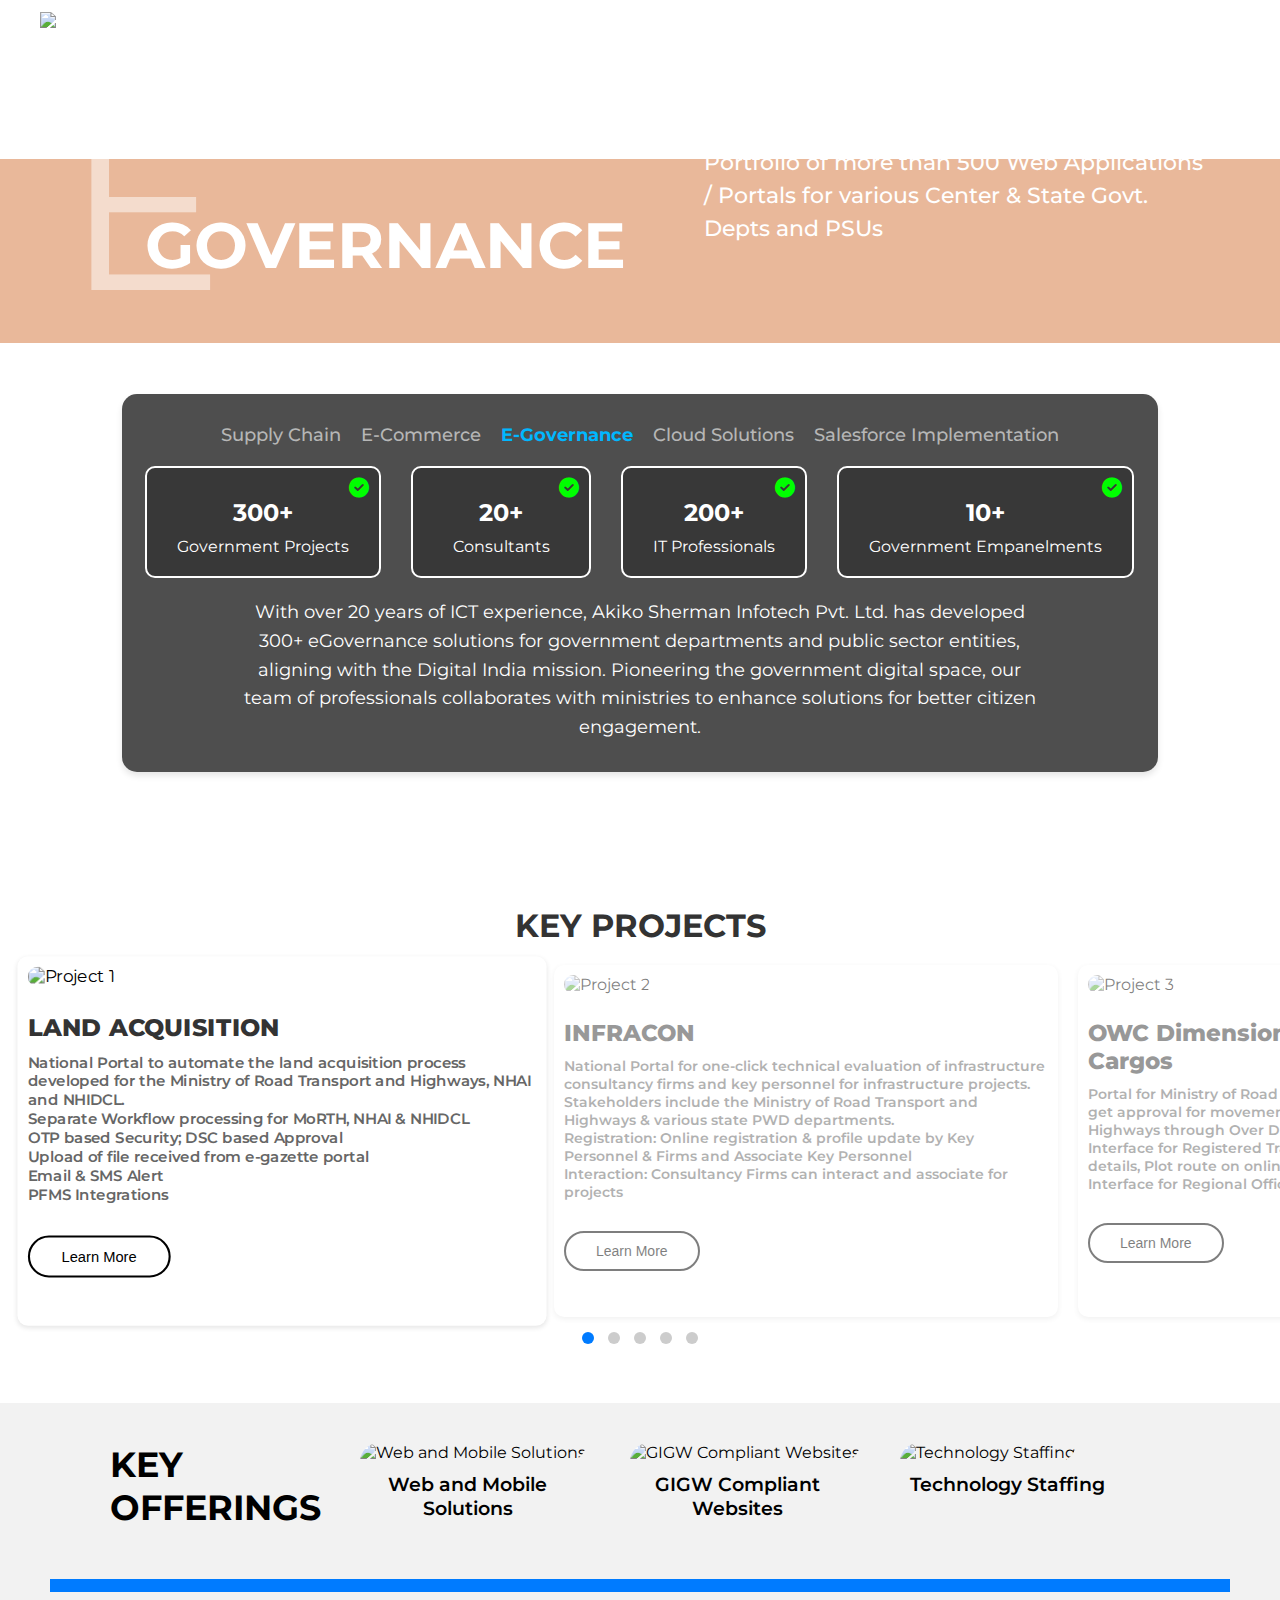
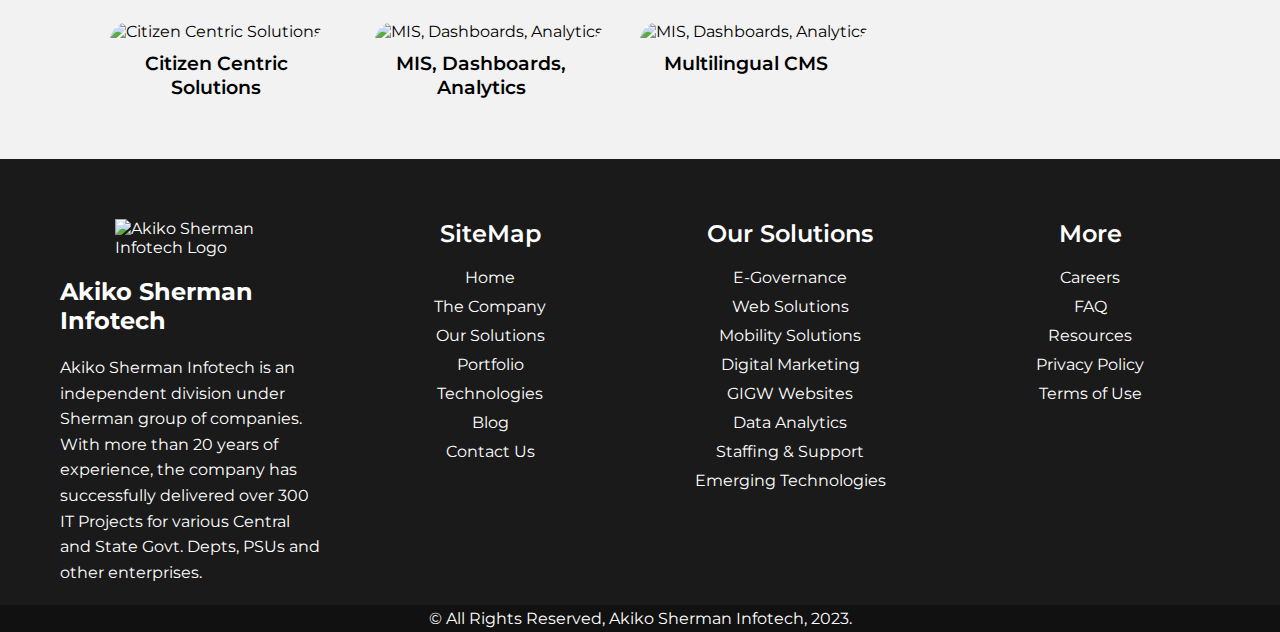
==== page3.html @ 6ab1b7e5 "Add files via upload" ====
<!DOCTYPE html>
<html lang="en">

<head>
    <meta charset="UTF-8">
    <meta name="viewport" content="width=device-width, initial-scale=1.0">
    <title>Akiko Sherman Infotech</title>
    <link href="https://cdn.jsdelivr.net/npm/tailwindcss@2.2.19/dist/tailwind.min.css" rel="stylesheet">

    <script src="https://cdn.jsdelivr.net/npm/alpinejs@3.10.3/dist/cdn.min.js" defer></script>
    <!-- Google Fonts -->
    <link href="https://fonts.googleapis.com/css2?family=Montserrat:wght@100;400;700&display=swap" rel="stylesheet">
    <!-- Font Awesome -->
    <link rel="stylesheet" href="https://cdnjs.cloudflare.com/ajax/libs/font-awesome/6.0.0-beta3/css/all.min.css">
    <link rel="stylesheet" href="style.css">
</head>

<body>
    <header>
        <div class="logo">
            <img src="assets/image 4.png" alt="Logo">
            <h4>AKIKO SHERMAN INFOTECH</h4>
        </div>
        <nav>
            <div class="hamburger" id="hamburger">
                <i class="fas fa-bars"></i>
            </div>
            <ul>
                <li><a href="#">The Company</a></li>
                <li><a href="#">Solutions</a></li>
                <li><a href="#">Blog</a></li>
                <li><a href="#">Contact</a></li>
                <li><a href="#">Technologies</a></li>
            </ul>
            <div class="mobile-menu" id="mobileMenu">
                <ul>
                    <li><a href="#">The Company</a></li>
                    <li><a href="#">Solutions</a></li>
                    <li><a href="#">Blog</a></li>
                    <li><a href="#">Contact</a></li>
                    <li><a href="#">Technologies</a></li>
                </ul>
            </div>
        </nav>
    </header>

    <section class="banner">
        <div class="banner-overlay"></div>
        <div class="banner-content">
            <h1>E</h1>
            <div class="banner-text">
                <h2>GOVERNANCE</h2>
            </div>
        </div>
        <div class="banner-text-content">
            <p>Portfolio of more than 500 Web Applications / Portals for various Center & State Govt. Depts and PSUs</p>
        </div>
        <section class="stats-section">
            <div class="stats-navigation">
                <a href="#">Supply Chain</a>
                <a href="#">E-Commerce</a>
                <a href="#" class="active">E-Governance</a>
                <a href="#">Cloud Solutions</a>
                <a href="page4.html" target="_blank">Salesforce Implementation</a>
            </div>
            <div class="stats-boxes">
                <div class="stats-box">
                    <i class="fas fa-check-circle check-icon"></i>
                    <h3>300+</h3>
                    <p>Government Projects</p>
                </div>
                <div class="stats-box">
                    <i class="fas fa-check-circle check-icon"></i>
                    <h3>20+</h3>
                    <p>Consultants</p>
                </div>
                <div class="stats-box">
                    <i class="fas fa-check-circle check-icon"></i>
                    <h3>200+</h3>
                    <p>IT Professionals</p>
                </div>
                <div class="stats-box">
                    <i class="fas fa-check-circle check-icon"></i>
                    <h3>10+</h3>
                    <p>Government Empanelments</p>
                </div>
            </div>
            <div class="stats-description">
                <p>With over 20 years of ICT experience, Akiko Sherman Infotech Pvt. Ltd. has developed 300+ eGovernance solutions for government departments and public sector entities, aligning with the Digital India mission. Pioneering the government digital
                    space, our team of professionals collaborates with ministries to enhance solutions for better citizen engagement.</p>
            </div>
        </section>
    </section>
    <section class="carousel">
        <h2 class="carousel-heading">KEY PROJECTS</h2>
        <div class="carousel-container">
            <div class="carousel-card">
                <img src="assets/LAND_ACQUISTION.png" alt="Project 1">
                <h3>LAND ACQUISITION</h3>
                <p>National Portal to automate the land acquisition process developed for the Ministry of Road Transport and Highways, NHAI and NHIDCL.</p>
                <p>Separate Workflow processing for MoRTH, NHAI & NHIDCL</p>
                <p>OTP based Security; DSC based Approval</p>
                <p>Upload of file received from e-gazette portal</p>
                <p>Email & SMS Alert</p>
                <p>PFMS Integrations</p>
                <button>Learn More</button>
            </div>
            <div class="carousel-card">
                <img src="assets/Group 1010110427 (1).png" alt="Project 2">
                <h3>INFRACON</h3>
                <p>National Portal for one-click technical evaluation of infrastructure consultancy firms and key personnel for infrastructure projects.</p>
                <p>Stakeholders include the Ministry of Road Transport and Highways & various state PWD departments.</p>
                <p>Registration: Online registration & profile update by Key Personnel & Firms and Associate Key Personnel</p>
                <p>Interaction: Consultancy Firms can interact and associate for projects</p>

                <button>Learn More</button>
            </div>
            <div class="carousel-card">
                <img src="assets/Group 1010110429 (1).png" alt="Project 3">
                <h3>OWC Dimensional / Over Weight Cargos</h3>
                <p>Portal for Ministry of Road Transport & Highways allows user to get approval for movement of cargo on National & State Highways through Over Dimensional & Overweight Vehicles.</p>
                <p>Interface for Registered Transporter to enter proposed trip details, Plot route on online map, and Payment of Applicable fee.</p>
                <p>Interface for Regional Offices to approve/deny the permission.</p>
                <button>Learn More</button>
            </div>
            <div class="carousel-card">
                <img src="assets/NOC.png" alt="Project 4">
                <h3>NOC</h3>
                <p>Portal for Access and Utility Permission including Industrial & Public Utilities (OFC, Pipelines, Wires etc.) Wayside Amenities & such other facilities along the National Highways.</p>
                <p>An online platform for the public to apply for access to private property, retail outlets, or utility service installations along/across the ROW. Users can track application status and respond to queries.</p>
                <p>Interface for Highway Administration Offices for Workflow based processing of applications within the agency.</p>
                <button>Learn More</button>
            </div>
            <div class="carousel-card">
                <img src="assets/Group 1010110430.png" alt="Project 5">
                <h3>BRO</h3>
                <p>BRO Job monitoring system has been developed to help BRO and other authorized stakeholders keep update progress of various jobs, tasks and schedules. Jobs are defined at project level and its execution entry is done at RCC level. Data
                    flows from the field level to top level through a proper workflow based approval mechanism.</p>
                <p>Preparation of interface for adding master data, office hierarchy, user management, Scheme-wise annual targets under various project offices, Job definition and pre-construction activities, BRO roads along with stretch-wise details, road
                    definition.
                </p>
                <button>Learn More</button>
            </div>
            <div class="carousel-card">
                <img src="image6.jpg" alt="Project 6">
                <h3>Project 6</h3>
                <p>Short description about the sixth project.</p>
                <button>Learn More</button>
            </div>
        </div>
        <div class="dots">
            <span class="dot" data-slide="0"></span>
            <span class="dot" data-slide="1"></span>
            <span class="dot" data-slide="2"></span>
            <span class="dot" data-slide="3"></span>
            <span class="dot" data-slide="4"></span>
            <!-- 5th dot -->
        </div>


    </section>
    <div class="container">

        <div class="offerings">
            <div class="title">KEY OFFERINGS</div>
            <div class="offering">
                <img src="assets/Rectangle 3474313.png" alt="Web and Mobile Solutions">
                <h3>Web and Mobile Solutions</h3>
            </div>
            <div class="offering">
                <img src="assets/Rectangle 3474305.png" alt="GIGW Compliant Websites">
                <h3>GIGW Compliant Websites</h3>
            </div>
            <div class="offering">
                <img src="assets/Rectangle 3474314.png" alt="Technology Staffing">
                <h3>Technology Staffing</h3>
            </div>
        </div>
        <div class="divider"></div>
        <div class="offerings">
            <div class="offering">
                <img src="assets/Rectangle 3474314.png" alt="Citizen Centric Solutions">
                <h3>Citizen Centric Solutions</h3>
            </div>

            <div class="offering">
                <img src="assets/Rectangle 3474315.png" alt="MIS, Dashboards, Analytics">
                <h3>MIS, Dashboards, Analytics</h3>
            </div>
            <div class="offering">
                <img src="assets/Rectangle 3474316.png" alt="MIS, Dashboards, Analytics">
                <h3>Multilingual CMS</h3>
            </div>
            <div class="offering">
            </div>



        </div>

    </div>
    </div>
    <script src="script.js"></script>
    <footer>
        <div class="footer-container">
            <div class="footer-section">
                <img src="assets/image 4.png" alt="Akiko Sherman Infotech Logo" class="footer-logo">
                <h2>Akiko Sherman Infotech</h2>
                <p>Akiko Sherman Infotech is an independent division under Sherman group of companies. With more than 20 years of experience, the company has successfully delivered over 300 IT Projects for various Central and State Govt. Depts, PSUs and
                    other enterprises.</p>
            </div>
            <div class="footer-section">
                <h3>SiteMap</h3>
                <ul>
                    <li><a href="#">Home</a></li>
                    <li><a href="#">The Company</a></li>
                    <li><a href="#">Our Solutions</a></li>
                    <li><a href="#">Portfolio</a></li>
                    <li><a href="#">Technologies</a></li>
                    <li><a href="#">Blog</a></li>
                    <li><a href="#">Contact Us</a></li>
                </ul>
            </div>
            <div class="footer-section">
                <h3>Our Solutions</h3>
                <ul>
                    <li><a href="#">E-Governance</a></li>
                    <li><a href="#">Web Solutions</a></li>
                    <li><a href="#">Mobility Solutions</a></li>
                    <li><a href="#">Digital Marketing</a></li>
                    <li><a href="#">GIGW Websites</a></li>
                    <li><a href="#">Data Analytics</a></li>
                    <li><a href="#">Staffing & Support</a></li>
                    <li><a href="#">Emerging Technologies</a></li>
                </ul>
            </div>
            <div class="footer-section">
                <h3>More</h3>
                <ul>
                    <li><a href="#">Careers</a></li>
                    <li><a href="#">FAQ</a></li>
                    <li><a href="#">Resources</a></li>
                    <li><a href="#">Privacy Policy</a></li>
                    <li><a href="#">Terms of Use</a></li>
                </ul>
            </div>
        </div>
        <p class="copyright">&copy; All Rights Reserved, Akiko Sherman Infotech, 2023.</p>
    </footer>


</body>

</html>
---- style.css ----
/* Import Montserrat font */

@import url('https://fonts.googleapis.com/css2?family=Montserrat:wght@400;600&display=swap');
* {
    box-sizing: border-box;
    margin: 0;
    padding: 0;
}

body {
    font-family: 'Montserrat', sans-serif;
    overflow-x: hidden;
}

header {
    position: absolute;
    top: 0;
    left: 0;
    width: 100%;
    display: flex;
    justify-content: space-between;
    align-items: center;
    padding: 10px 40px;
    z-index: 10;
    background: transparent;
    color: white;
}

.logo {
    display: flex;
    align-items: center;
    width: 30%;
}

.logo img {
    padding-right: 5%;
}

.logo h4 {
    font-size: 18px;
    font-weight: bold;
}

nav {
    display: flex;
    align-items: center;
}

nav ul {
    list-style: none;
    display: flex;
    gap: 30px;
}

nav ul li a {
    color: white;
    text-decoration: none;
    font-weight: bold;
    transition: all 0.3s ease;
}

nav ul li a:hover {
    color: orange;
}

.hamburger {
    display: none;
    font-size: 24px;
    cursor: pointer;
    color: white;
    z-index: 20;
}

.mobile-menu {
    display: none;
    flex-direction: column;
    position: absolute;
    top: 100%;
    right: 0;
    background-color: rgba(0, 0, 0, 0.8);
    width: 100%;
    padding: 10px 0;
}

.mobile-menu ul {
    list-style: none;
    display: flex;
    flex-direction: column;
    align-items: center;
    gap: 20px;
}

.mobile-menu ul li a {
    color: white;
    text-decoration: none;
    font-size: 18px;
}

.mobile-menu ul li a:hover {
    color: orange;
}

@media screen and (max-width: 768px) {
    .hamburger {
        display: block;
    }
    nav ul {
        display: none;
    }
    .mobile-menu.active {
        display: flex;
    }
}

.banner {
    position: relative;
    background: url('assets/Rectangle\ 3470164.jpg') no-repeat center center/cover;
    height: auto;
    color: white;
    padding: 5%;
}

.banner-overlay {
    position: absolute;
    top: 19%;
    left: 0;
    width: 100%;
    height: 22%;
    background: rgba(201, 78, 2, 0.4);
    z-index: 0;
}

.banner-content {
    position: relative;
    z-index: 1;
    display: flex;
    align-items: flex-end;
    gap: 10px;
}

.banner-content h1 {
    font-size: 240px;
    font-weight: 400;
    margin: 0;
    line-height: 1;
    color: rgba(255, 255, 255, 0.5);
    transform: translateY(20px);
}

.banner-text {
    display: flex;
    flex-direction: column;
    align-items: flex-start;
    justify-content: flex-end;
    margin-left: -90px;
    margin-bottom: 20px;
    color: white;
}

.banner-text h2 {
    font-size: 64px;
    font-weight: 700;
    margin: 0;
}

.banner-text-content {
    position: absolute;
    right: 5%;
    top: 40%;
    transform: translateY(-190%);
    max-width: 40%;
    color: white;
    font-size: 22px;
    font-weight: 500;
    line-height: 1.5;
    text-align: left;
}

.stats-section {
    margin-top: 20px;
    background-color: rgba(34, 34, 34, 0.8);
    /* Reduced opacity */
    color: white;
    width: 90%;
    margin: 90px auto 0;
    padding: 30px 20px;
    text-align: center;
    border-radius: 15px;
    box-shadow: 0px 4px 6px rgba(0, 0, 0, 0.1);
    position: relative;
}

.stats-navigation {
    margin-bottom: 20px;
    display: flex;
    justify-content: center;
    gap: 20px;
}

.stats-navigation a {
    text-decoration: none;
    font-size: 18px;
    font-weight: 500;
    color: rgba(255, 255, 255, 0.6);
    transition: all 0.3s ease;
}

.stats-navigation a.active {
    color: #00b7ff;
    font-weight: bold;
}

.stats-navigation a:hover {
    color: white;
}

.stats-boxes {
    display: flex;
    justify-content: center;
    gap: 30px;
    margin-bottom: 20px;
}

.stats-box {
    background-color: #383838;
    padding: 20px 30px;
    border-radius: 10px;
    border: 2px solid white;
    min-width: 180px;
    transition: all 0.3s ease;
    position: relative;
}

.stats-box:hover {
    background-color: orange;
    color: black;
}

.stats-box h3 {
    font-size: 24px;
    margin: 10px 0;
}

.stats-box i.check-icon {
    position: absolute;
    top: 10px;
    right: 10px;
    font-size: 20px;
    color: #00ff00;
}

.stats-description {
    max-width: 800px;
    margin: 0 auto;
    line-height: 1.6;
    font-size: 18px;
}

.carousel {
    position: relative;
    max-width: 100%;
    overflow: hidden;
    margin: 50px auto;
}

.carousel-heading {
    text-align: center;
    font-size: 2rem;
    font-weight: bold;
    margin: 20px 0;
    color: #333;
}

.carousel-container {
    display: flex;
    transition: transform 0.5s ease-in-out;
    gap: 20px;
    /* Equal gap between all cards */
    padding-left: 20px;
    /* Extra padding for the entire carousel */
}

.carousel-card {
    flex: 0 0 calc(100% / 2.5);
    /* Each card takes 1/2.5th of the width */
    box-sizing: border-box;
    padding: 10px;
    text-align: left;
    /* Left-align content */
    background-color: #fff;
    box-shadow: 0 2px 5px rgba(0, 0, 0, 0.1);
    border-radius: 10px;
    opacity: 0.5;
    /* Blurred appearance */
    transition: opacity 0.3s ease, transform 0.3s ease;
}

.carousel-card:first-child {
    margin-left: 10px;
    /* Add extra margin to the first card */
}

.carousel-card img {
    max-width: 100%;
    height: auto;
    border-radius: 10px;
    margin-bottom: 15px;
}

.carousel-card h3 {
    font-size: 23px;
    color: #333;
    margin: 10px 0;
    font-weight: 800;
}

.carousel-card p {
    font-size: 14px;
    color: #666;
    font-weight: 600;
}

.carousel-card button {
    padding: 10px 30px;
    border: none;
    background-color: #ffffff;
    border: 2px solid black;
    color: rgb(0, 0, 0);
    font-size: 14px;
    cursor: pointer;
    border-radius: 5px;
    margin-top: 30px;
    border-radius: 30px;
}

.carousel-card button:hover {
    background-color: #111;
    border: 2px solid white;
    color: white;
}

.carousel-card.active {
    opacity: 1;
    /* Fully visible */
    transform: scale(1.05);
    /* Slightly zoomed-in active card */
}

.dots {
    text-align: center;
    margin-top: 10px;
}

.dot {
    display: inline-block;
    width: 12px;
    height: 12px;
    margin: 5px;
    background-color: #ccc;
    border-radius: 50%;
    cursor: pointer;
    transition: background-color 0.3s;
}

.dot.active {
    background-color: #007BFF;
}

.container {
    width: 100%;
    margin: auto;
    background-color: #F2F2F2;
    padding: 30px 50px;
}

.title {
    display: inline-flex;
    justify-content: center;
    align-items: center;
    text-align: left;
    font-size: 2.2em;
    margin-bottom: 20px;
    font-weight: 700;
}

.offerings {
    display: flex;
    justify-content: space-between;
    padding: 10px 60px;
}

.offering {
    width: 30%;
    margin-bottom: 20px;
    position: relative;
}

.offering img {
    width: 75%;
    border-radius: 70px 0px 70px 0px;
}

.offering h3 {
    font-size: 1.2em;
    margin-top: 10px;
    text-align: center;
    width: 80%;
    font-weight: 600;
}

.divider {
    width: 100%;
    height: 13px;
    background-color: #007bff;
    margin: 20px 0;
}

.space {
    width: 70px;
}

footer {
    background-color: #1a1a1a;
    color: #ffffff;
    padding: 40px 0 0 0;
    text-align: center;
}

.footer-container {
    display: flex;
    justify-content: space-between;
    flex-wrap: wrap;
    max-width: 1200px;
    margin: 0 auto;
}

.footer-section {
    flex: 1;
    min-width: 250px;
    padding: 20px;
}

.footer-logo {
    max-width: 150px;
    margin-bottom: 20px;
    margin-left: 0;
    text-align: left;
}

.footer-section h2 {
    font-size: 1.5em;
    margin-bottom: 20px;
    text-align: left;
}

.footer-section h3 {
    font-size: 1.5em;
    margin-bottom: 20px;
    text-align: center;
    font-weight: 600;
}

.footer-section p {
    font-size: 1em;
    line-height: 1.6;
    text-align: left;
}

.footer-section ul {
    list-style: none;
    padding: 0;
    font-size: 1em;
    text-align: center;
    padding-bottom: 20px;
}

.footer-section ul li {
    margin-bottom: 10px;
    /* Adds space between the links */
}

.footer-section ul li a {
    color: #ffffff;
    text-decoration: none;
}

.footer-section ul li a:hover {
    text-decoration: underline;
}

.footer-bottom {
    font-size: 0.9em;
    margin-top: 20px;
}

footer .copyright {
    background-color: #111;
    padding: 4px;
}
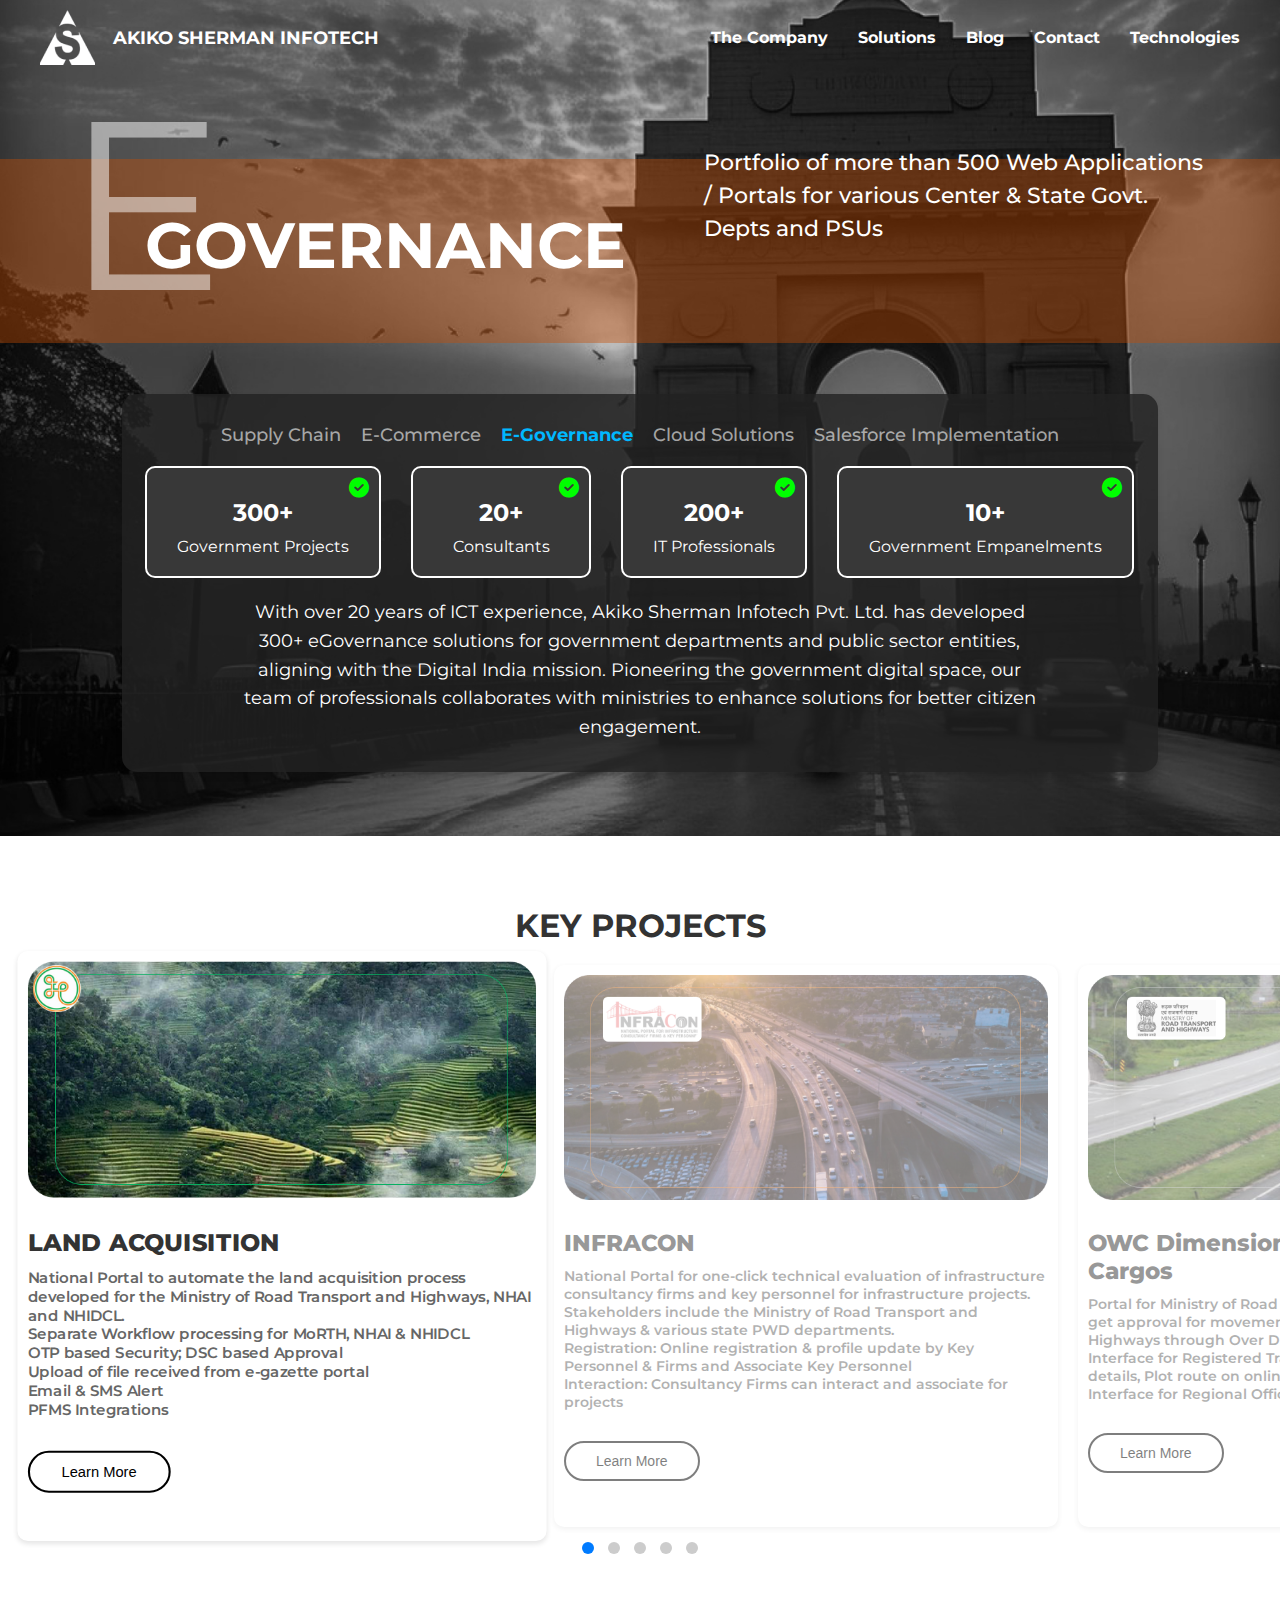
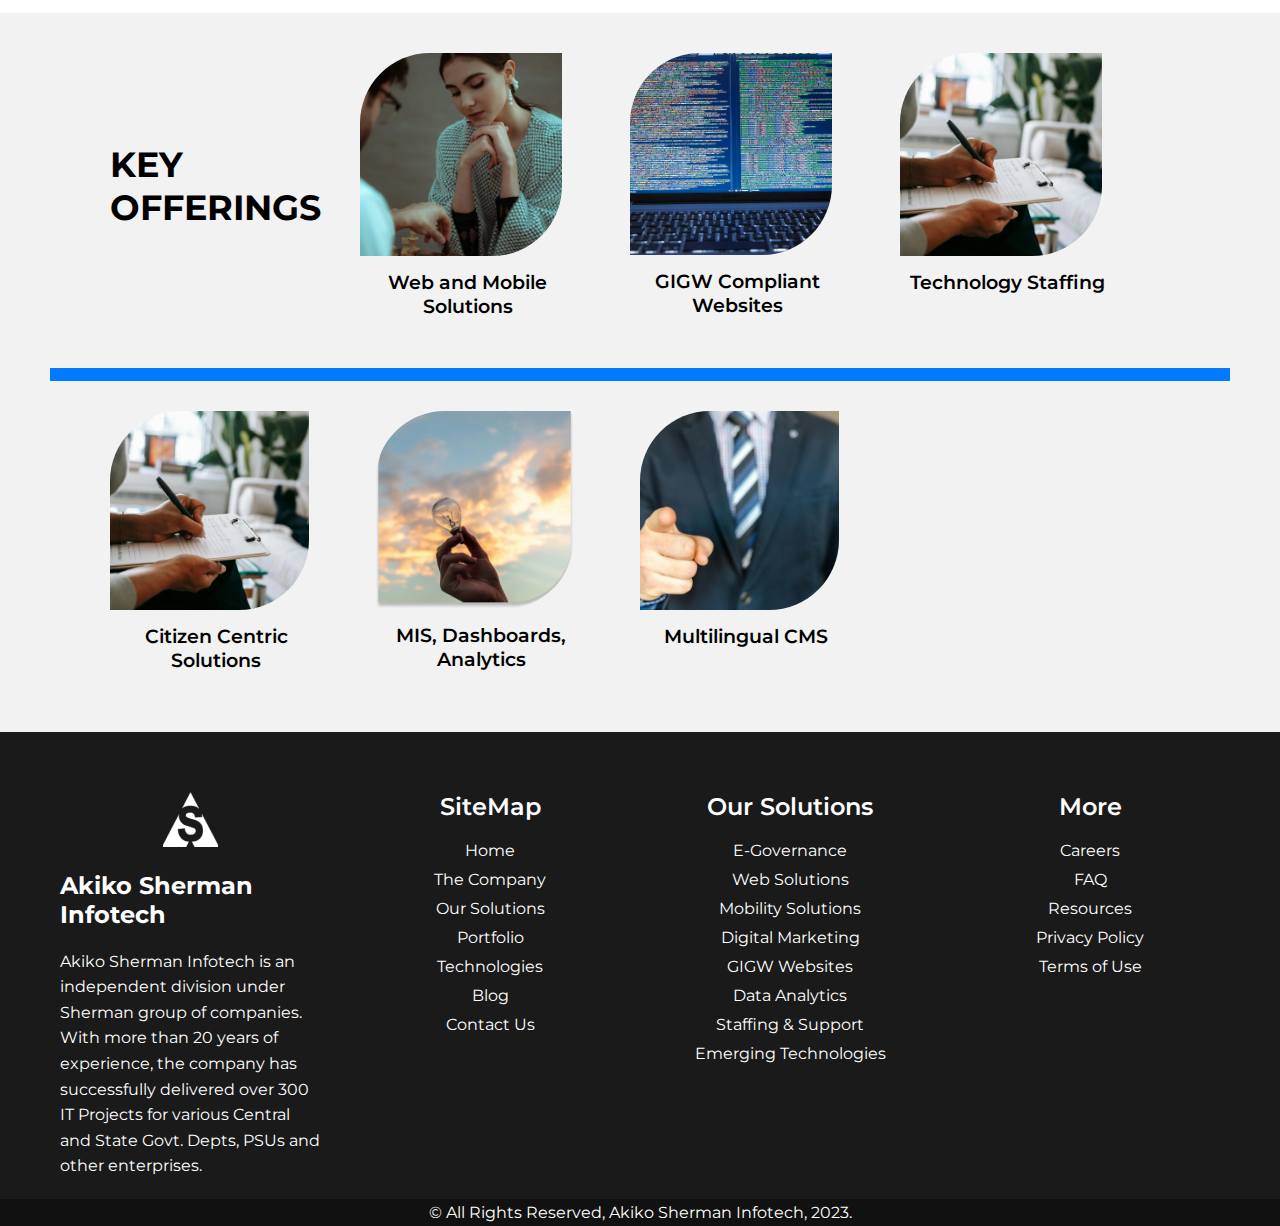
==== commit 80625c7a: "Update and rename page_four.html to page3.html" ====
--- a/page3.html
+++ b/page3.html
@@ -251,4 +251,4 @@
 
 </body>
 
-</html>+</html>
